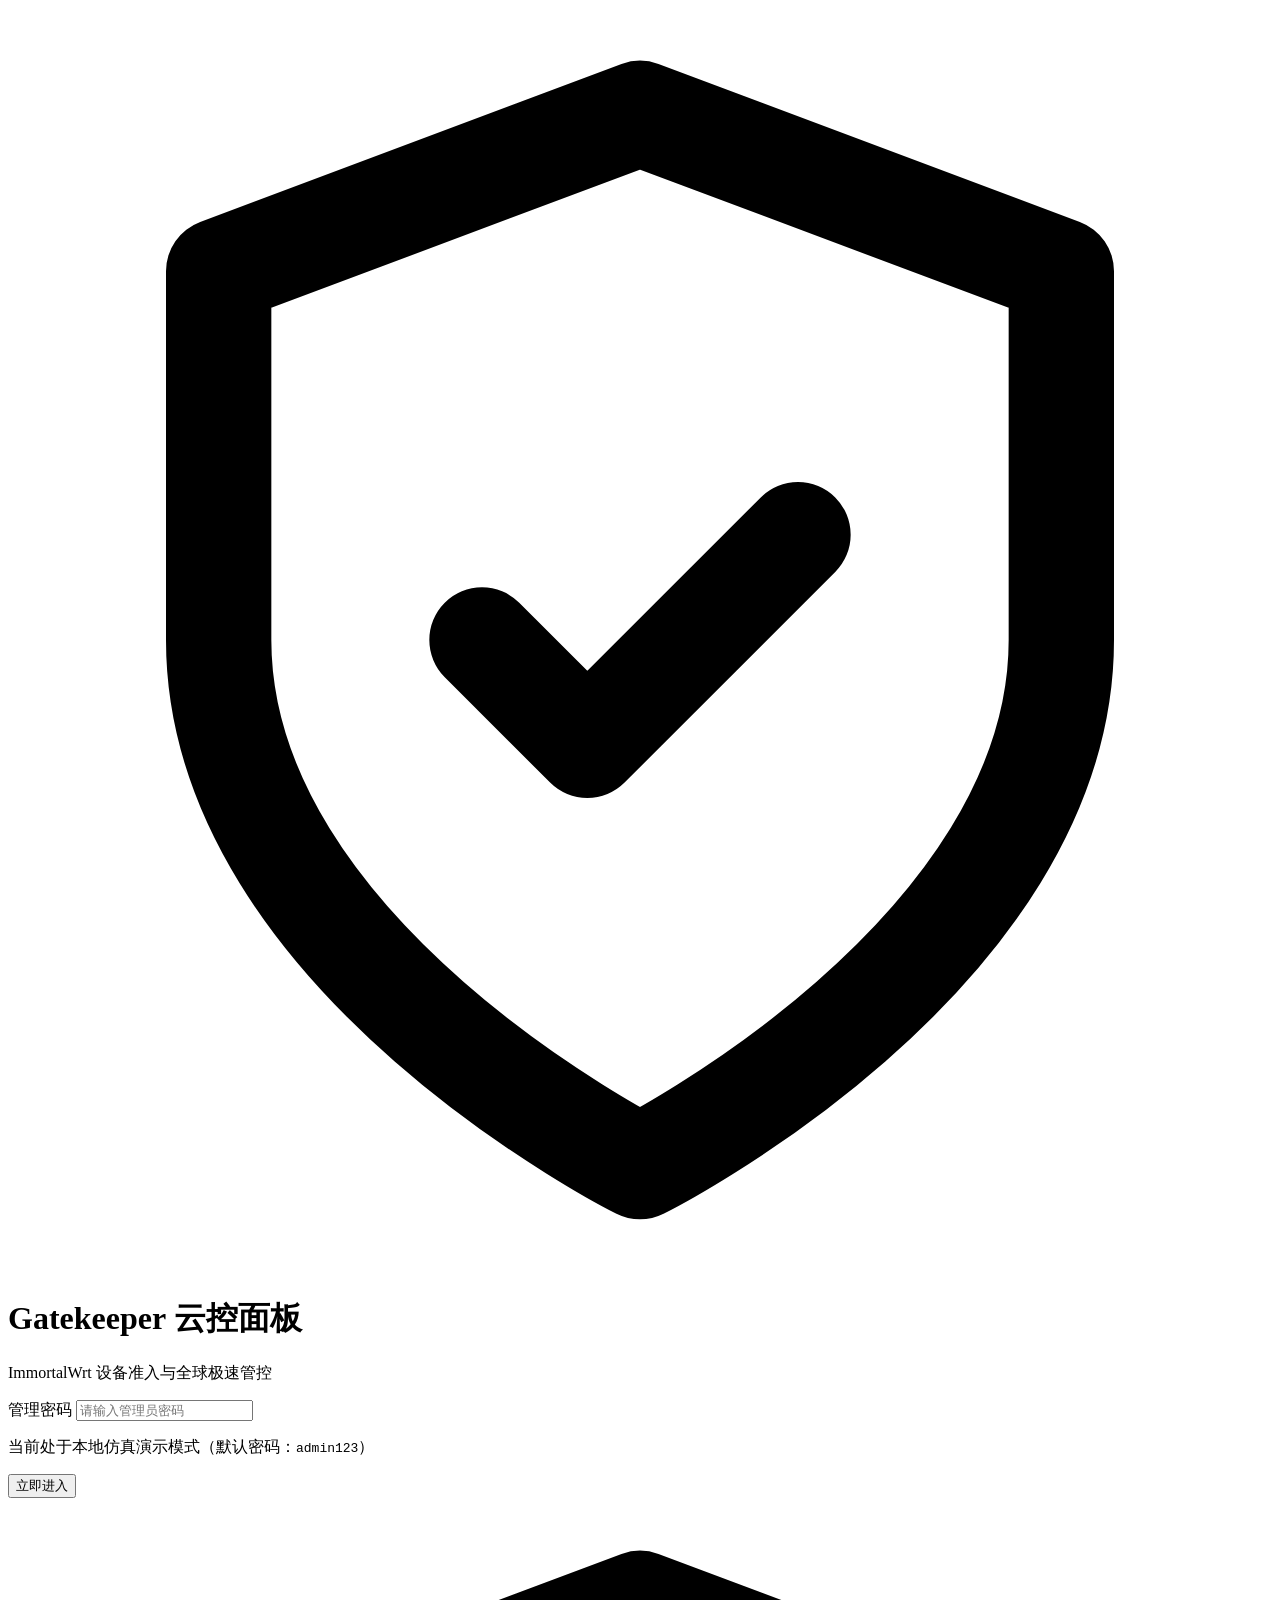
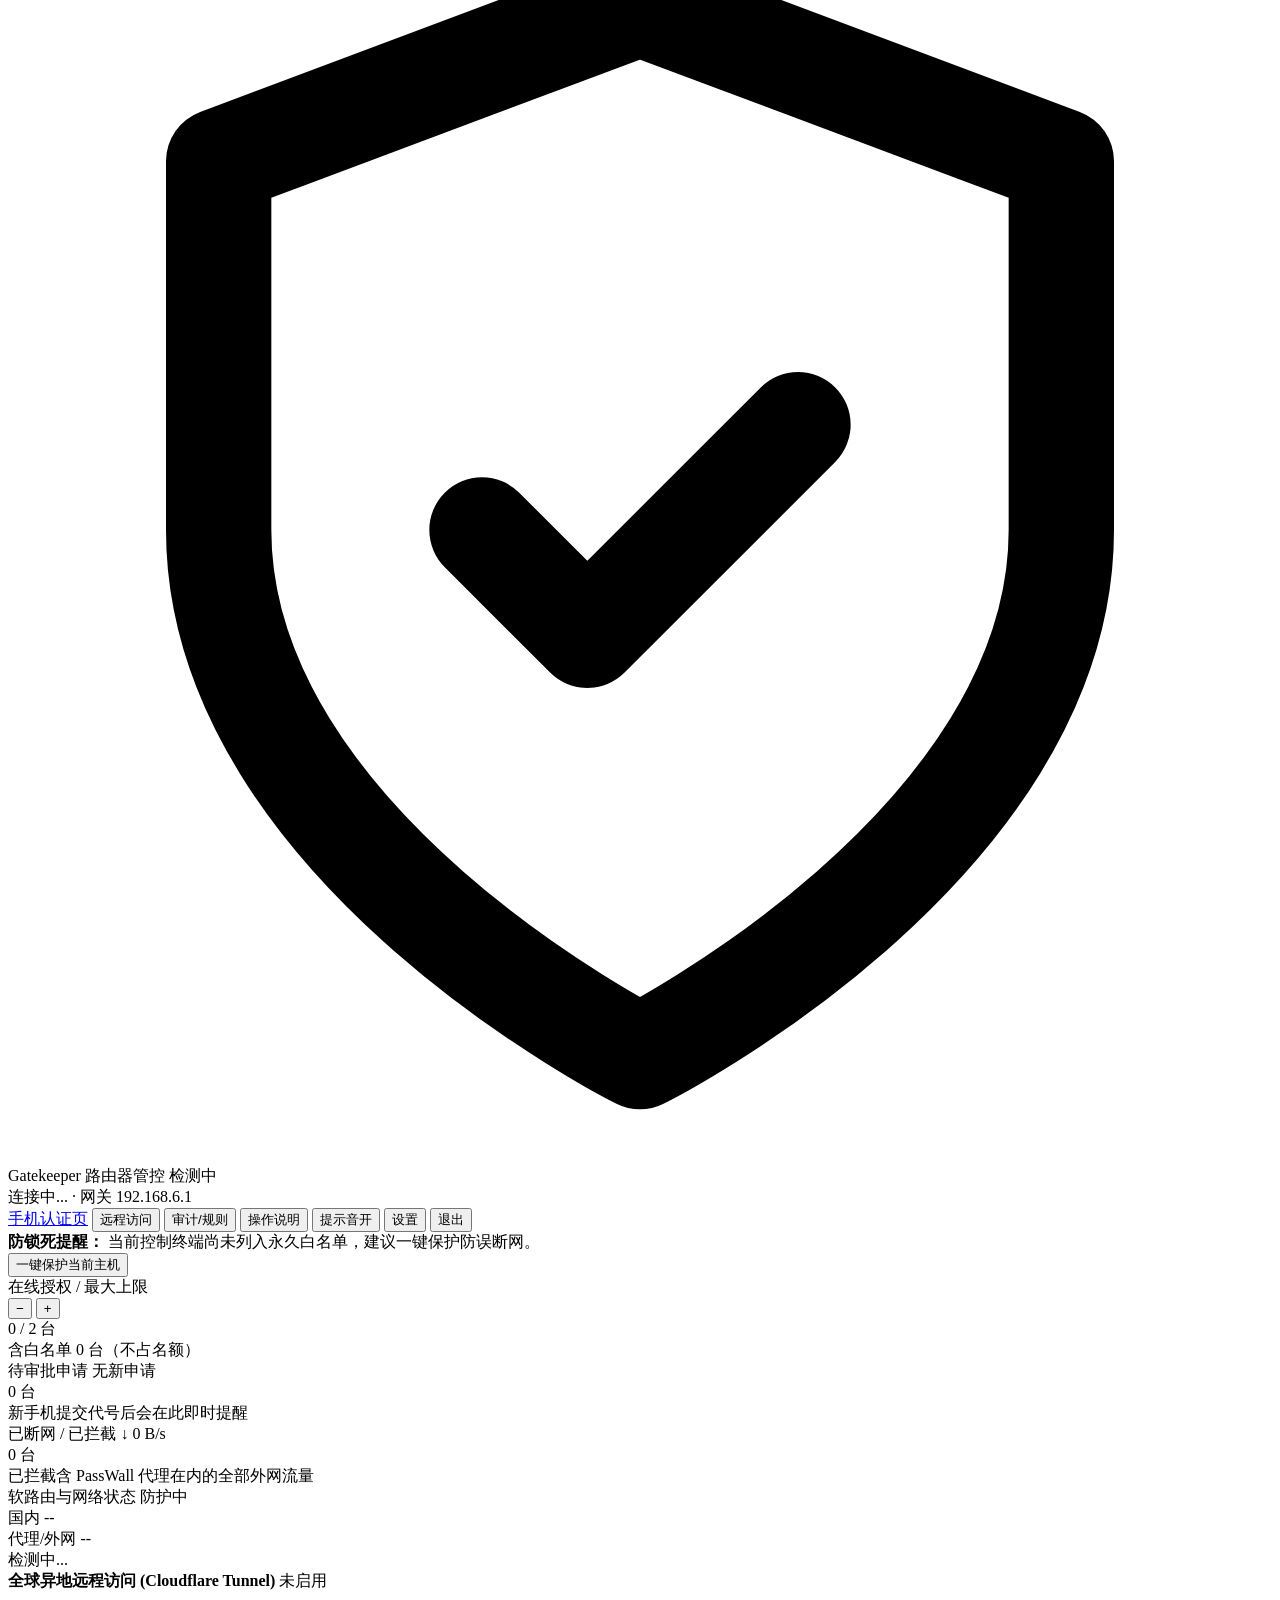
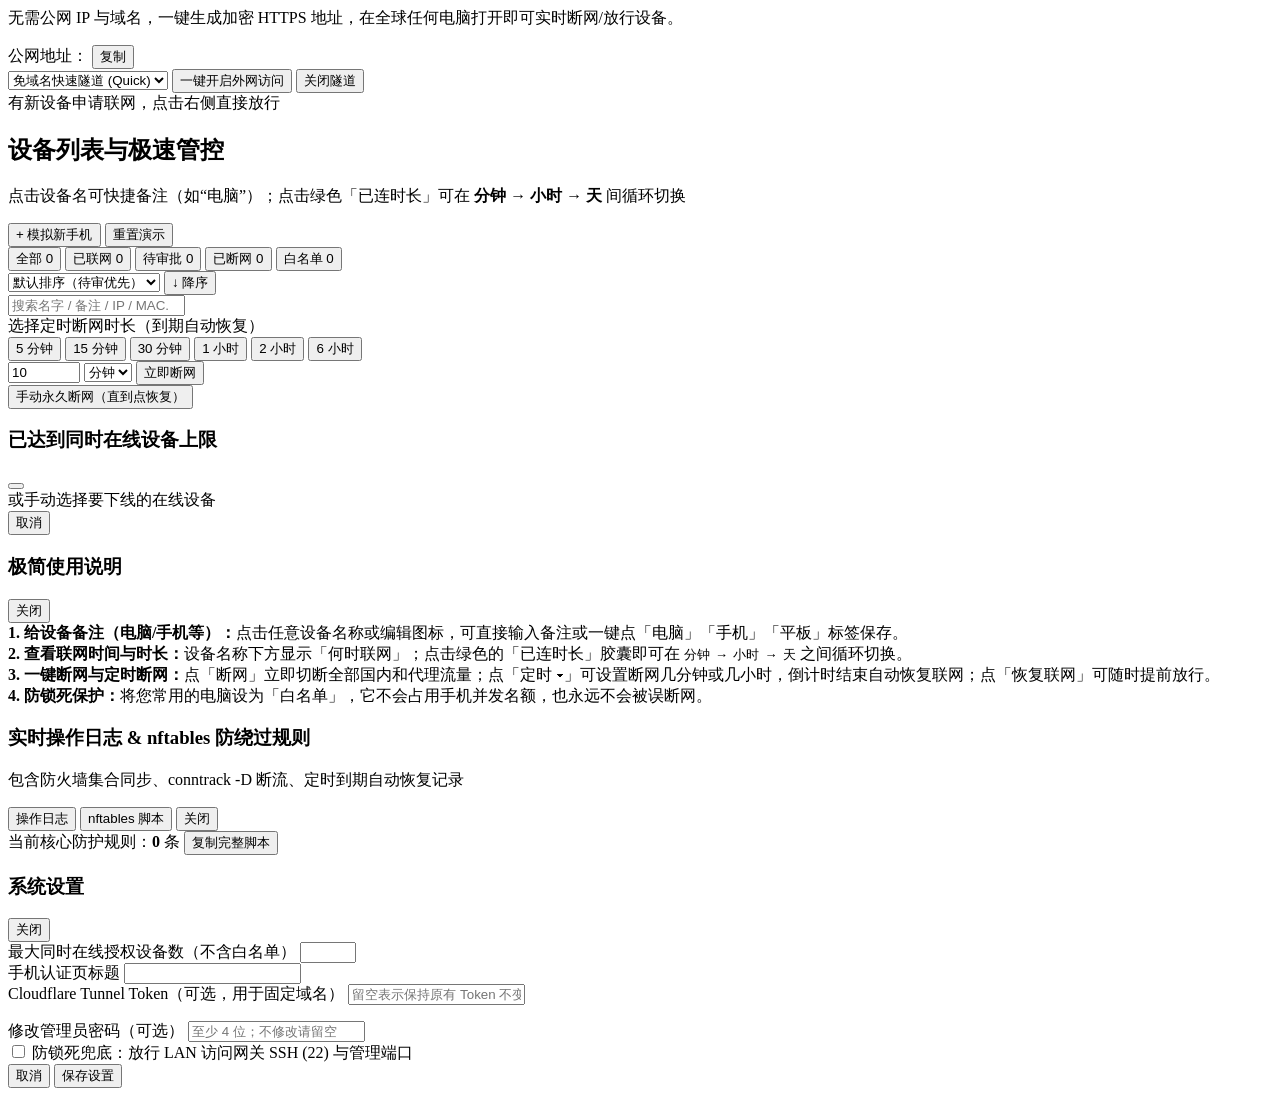
==== web/index.html @ 4106f77f "feat: Smart Router Gatekeeper 软路由设备准入认证与全球实时云控系统" ====
<!DOCTYPE html>
<html lang="zh-CN">
<head>
  <meta charset="UTF-8" />
  <meta name="viewport" content="width=device-width, initial-scale=1.0" />
  <title>Gatekeeper · 软路由准入云控面板</title>
  <link rel="stylesheet" href="/styles.css" />
</head>
<body>
  <!-- 登录遮罩层 -->
  <div id="login-overlay" class="overlay hidden">
    <div class="panel login-card">
      <div class="login-brand">
        <div class="brand-icon">
          <svg viewBox="0 0 24 24" fill="none" stroke="currentColor" stroke-width="2" stroke-linecap="round" stroke-linejoin="round"><path d="M12 22s8-4 8-10V5l-8-3-8 3v7c0 6 8 10 8 10z"/><path d="m9 12 2 2 4-4"/></svg>
        </div>
        <div>
          <h1>Gatekeeper 云控面板</h1>
          <p>ImmortalWrt 设备准入与全球极速管控</p>
        </div>
      </div>
      <form id="login-form" class="login-form">
        <label class="field-label" for="login-password">管理密码</label>
        <input id="login-password" type="password" class="input" placeholder="请输入管理员密码" autocomplete="current-password" required />
        <p id="login-hint" class="muted-hint hidden">当前处于本地仿真演示模式（默认密码：<code>admin123</code>）</p>
        <p id="login-error" class="error-text hidden"></p>
        <button type="submit" class="btn btn-primary btn-full">立即进入</button>
      </form>
    </div>
  </div>

  <!-- 主界面 -->
  <div id="app-shell" class="app-shell hidden">
    <!-- 顶部极简导航栏 -->
    <header class="topbar panel">
      <div class="topbar-left">
        <div class="brand-badge">
          <svg viewBox="0 0 24 24" fill="none" stroke="currentColor" stroke-width="2" stroke-linecap="round" stroke-linejoin="round"><path d="M12 22s8-4 8-10V5l-8-3-8 3v7c0 6 8 10 8 10z"/><path d="m9 12 2 2 4-4"/></svg>
        </div>
        <div>
          <div class="topbar-title-row">
            <span class="topbar-title">Gatekeeper 路由器管控</span>
            <span id="mode-badge" class="pill pill-info">检测中</span>
          </div>
          <div class="topbar-sub">
            <span id="ws-dot" class="dot dot-amber"></span>
            <span id="ws-status-text">连接中...</span>
            <span class="sep">·</span>
            <span id="router-meta">网关 192.168.6.1</span>
          </div>
        </div>
      </div>

      <div class="topbar-actions">
        <a id="open-portal-link" href="/portal" target="_blank" class="btn btn-ghost btn-sm">手机认证页</a>
        <button id="btn-toggle-tunnel" type="button" class="btn btn-ghost btn-sm">
          <span id="tunnel-nav-dot" class="dot dot-gray"></span>
          <span>远程访问</span>
        </button>
        <button id="btn-open-audit" type="button" class="btn btn-ghost btn-sm">审计/规则</button>
        <button id="btn-open-guide" type="button" class="btn btn-ghost btn-sm">操作说明</button>
        <button id="btn-sound-toggle" type="button" class="btn btn-ghost btn-sm"><span id="sound-label">提示音开</span></button>
        <button id="btn-settings" type="button" class="btn btn-ghost btn-sm">设置</button>
        <button id="btn-logout" type="button" class="btn btn-danger-ghost btn-sm">退出</button>
      </div>
    </header>

    <!-- 管理机防锁死提醒 -->
    <div id="whitelist-banner" class="alert-banner panel hidden">
      <div class="alert-banner-content">
        <strong>防锁死提醒：</strong>
        <span id="whitelist-banner-text">当前控制终端尚未列入永久白名单，建议一键保护防误断网。</span>
      </div>
      <button id="btn-protect-viewer" type="button" class="btn btn-primary btn-sm">一键保护当前主机</button>
    </div>

    <!-- 紧凑 4 指标卡 -->
    <section class="kpi-grid">
      <article class="panel kpi-card">
        <div class="kpi-head">
          <span class="kpi-title">在线授权 / 最大上限</span>
          <div class="stepper" title="点击快速调整最大同时在线授权台数">
            <button id="btn-max-dec" type="button" class="stepper-btn">−</button>
            <button id="btn-max-inc" type="button" class="stepper-btn">+</button>
          </div>
        </div>
        <div class="kpi-value"><span id="kpi-auth-count">0</span> <span class="kpi-slash">/</span> <span id="kpi-max-count">2</span> <span class="kpi-unit">台</span></div>
        <div class="progress-track"><div id="kpi-quota-bar" class="progress-fill" style="width: 0%"></div></div>
        <div id="kpi-auth-sub" class="kpi-sub">含白名单 0 台（不占名额）</div>
      </article>

      <article id="kpi-pending-card" class="panel kpi-card">
        <div class="kpi-head">
          <span class="kpi-title">待审批申请</span>
          <span id="kpi-pending-badge" class="pill pill-muted">无新申请</span>
        </div>
        <div class="kpi-value"><span id="kpi-pending-count">0</span> <span class="kpi-unit">台</span></div>
        <div id="kpi-pending-sub" class="kpi-sub">新手机提交代号后会在此即时提醒</div>
      </article>

      <article class="panel kpi-card">
        <div class="kpi-head">
          <span class="kpi-title">已断网 / 已拦截</span>
          <span id="kpi-total-traffic" class="pill pill-muted">↓ 0 B/s</span>
        </div>
        <div class="kpi-value"><span id="kpi-blocked-count">0</span> <span class="kpi-unit">台</span></div>
        <div id="kpi-blocked-sub" class="kpi-sub">已拦截含 PassWall 代理在内的全部外网流量</div>
      </article>

      <article class="panel kpi-card">
        <div class="kpi-head">
          <span class="kpi-title">软路由与网络状态</span>
          <span id="kpi-nft-badge" class="pill pill-success">防护中</span>
        </div>
        <div class="health-probes">
          <div class="probe-item">
            <span class="probe-label">国内</span>
            <span id="probe-domestic" class="probe-val">--</span>
          </div>
          <div class="probe-item">
            <span class="probe-label">代理/外网</span>
            <span id="probe-proxy" class="probe-val">--</span>
          </div>
        </div>
        <div id="kpi-health-sub" class="kpi-sub">检测中...</div>
      </article>
    </section>

    <!-- 折叠式全球远程访问面板（点击顶部「远程访问」展开） -->
    <section id="tunnel-drawer" class="panel tunnel-card hidden">
      <div class="tunnel-left">
        <div class="tunnel-title-row">
          <strong>全球异地远程访问 (Cloudflare Tunnel)</strong>
          <span id="tunnel-badge" class="pill pill-muted">未启用</span>
        </div>
        <p id="tunnel-desc" class="muted-hint">无需公网 IP 与域名，一键生成加密 HTTPS 地址，在全球任何电脑打开即可实时断网/放行设备。</p>
        <div id="tunnel-url-box" class="tunnel-url-box hidden">
          <span>公网地址：</span>
          <a id="tunnel-public-url" href="#" target="_blank" rel="noopener noreferrer" class="tunnel-url-link"></a>
          <button id="btn-copy-tunnel" type="button" class="btn btn-xs btn-ghost">复制</button>
        </div>
      </div>
      <div class="tunnel-controls">
        <select id="tunnel-mode-select" class="input input-sm">
          <option value="quick">免域名快速隧道 (Quick)</option>
          <option value="token">固定域名隧道 (Token)</option>
        </select>
        <button id="btn-tunnel-start" type="button" class="btn btn-primary btn-sm">一键开启外网访问</button>
        <button id="btn-tunnel-stop" type="button" class="btn btn-danger-ghost btn-sm hidden">关闭隧道</button>
      </div>
    </section>

    <!-- 待审批快捷条 -->
    <section id="pending-strip" class="panel pending-strip hidden">
      <div class="pending-strip-head">
        <span class="dot dot-amber"></span>
        <span>有新设备申请联网，点击右侧直接放行</span>
      </div>
      <div id="pending-cards" class="pending-cards"></div>
    </section>

    <!-- 全宽极简设备管控列表 -->
    <section class="panel devices-section">
      <div class="section-header">
        <div>
          <h2>设备列表与极速管控</h2>
          <p class="section-sub">点击设备名可快捷备注（如“电脑”）；点击绿色「已连时长」可在 <strong>分钟 → 小时 → 天</strong> 间循环切换</p>
        </div>
        <div id="mock-toolbar" class="mock-toolbar hidden">
          <button id="btn-mock-sim" type="button" class="btn btn-accent btn-sm">+ 模拟新手机</button>
          <button id="btn-mock-reset" type="button" class="btn btn-ghost btn-sm">重置演示</button>
        </div>
      </div>

      <!-- 极速筛选 + 排序 + 搜索栏 -->
      <div class="control-bar">
        <div class="filter-tabs" id="filter-tabs">
          <button type="button" class="tab-btn active" data-filter="all">全部 <span class="tab-count" id="cnt-all">0</span></button>
          <button type="button" class="tab-btn" data-filter="approved">已联网 <span class="tab-count" id="cnt-approved">0</span></button>
          <button type="button" class="tab-btn" data-filter="pending">待审批 <span class="tab-count" id="cnt-pending">0</span></button>
          <button type="button" class="tab-btn" data-filter="paused">已断网 <span class="tab-count" id="cnt-paused">0</span></button>
          <button type="button" class="tab-btn" data-filter="whitelist">白名单 <span class="tab-count" id="cnt-whitelist">0</span></button>
        </div>

        <div class="sort-search-group">
          <div class="sort-wrap">
            <select id="sort-by" class="input input-sm" title="选择排序方式">
              <option value="smart">默认排序（待审优先）</option>
              <option value="approved_at">按联网时间</option>
              <option value="duration">按已连时长</option>
              <option value="rate">按实时网速</option>
              <option value="name">按备注/名称</option>
              <option value="ip">按 IP 地址</option>
            </select>
            <button id="btn-sort-dir" type="button" class="btn btn-ghost btn-sm" title="切换升序 / 降序">↓ 降序</button>
          </div>
          <input id="device-search" type="search" class="input input-search" placeholder="搜索名字 / 备注 / IP / MAC..." />
        </div>
      </div>

      <!-- Keyed 增量更新容器 -->
      <div id="devices-list" class="devices-list"></div>
    </section>
  </div>

  <!-- 定时断网快捷浮层（全局复用单实例，极速定位零卡顿） -->
  <div id="timed-pause-popover" class="popover panel hidden">
    <div class="popover-title">选择定时断网时长（到期自动恢复）</div>
    <div class="quick-grid">
      <button type="button" class="btn btn-ghost btn-xs" data-mins="5">5 分钟</button>
      <button type="button" class="btn btn-ghost btn-xs" data-mins="15">15 分钟</button>
      <button type="button" class="btn btn-ghost btn-xs" data-mins="30">30 分钟</button>
      <button type="button" class="btn btn-ghost btn-xs" data-mins="60">1 小时</button>
      <button type="button" class="btn btn-ghost btn-xs" data-mins="120">2 小时</button>
      <button type="button" class="btn btn-ghost btn-xs" data-mins="360">6 小时</button>
    </div>
    <div class="custom-pause-row">
      <input id="custom-pause-val" type="number" min="1" max="43200" value="10" class="input input-xs" />
      <select id="custom-pause-unit" class="input input-xs">
        <option value="m">分钟</option>
        <option value="h">小时</option>
      </select>
      <button id="btn-custom-pause-go" type="button" class="btn btn-danger btn-xs">立即断网</button>
    </div>
    <div class="popover-foot">
      <button id="btn-perm-pause-go" type="button" class="btn btn-danger-ghost btn-xs btn-full">手动永久断网（直到点恢复）</button>
    </div>
  </div>

  <!-- 并发上限冲突弹窗 -->
  <div id="conflict-modal" class="overlay hidden">
    <div class="panel modal-card">
      <div class="modal-head">
        <div>
          <h3>已达到同时在线设备上限</h3>
          <p id="conflict-message" class="muted-hint"></p>
        </div>
      </div>
      <div class="modal-body">
        <button id="btn-evict-oldest" type="button" class="btn btn-primary btn-full"></button>
        <div class="conflict-divider"><span>或手动选择要下线的在线设备</span></div>
        <div id="conflict-active-list" class="conflict-list"></div>
      </div>
      <div class="modal-foot">
        <button id="btn-conflict-cancel" type="button" class="btn btn-ghost">取消</button>
      </div>
    </div>
  </div>

  <!-- 极简操作指南弹窗 -->
  <div id="guide-modal" class="overlay hidden">
    <div class="panel modal-card">
      <div class="modal-head">
        <h3>极简使用说明</h3>
        <button id="btn-guide-close" type="button" class="btn btn-ghost btn-xs">关闭</button>
      </div>
      <div class="guide-body">
        <div class="guide-step"><strong>1. 给设备备注（电脑/手机等）：</strong>点击任意设备名称或编辑图标，可直接输入备注或一键点「电脑」「手机」「平板」标签保存。</div>
        <div class="guide-step"><strong>2. 查看联网时间与时长：</strong>设备名称下方显示「何时联网」；点击绿色的「已连时长」胶囊即可在 <code>分钟 → 小时 → 天</code> 之间循环切换。</div>
        <div class="guide-step"><strong>3. 一键断网与定时断网：</strong>点「断网」立即切断全部国内和代理流量；点「定时 ▾」可设置断网几分钟或几小时，倒计时结束自动恢复联网；点「恢复联网」可随时提前放行。</div>
        <div class="guide-step"><strong>4. 防锁死保护：</strong>将您常用的电脑设为「白名单」，它不会占用手机并发名额，也永远不会被误断网。</div>
      </div>
    </div>
  </div>

  <!-- 实时审计与 nftables 规则弹窗 -->
  <div id="audit-modal" class="overlay hidden">
    <div class="panel modal-card modal-wide">
      <div class="modal-head">
        <div>
          <h3>实时操作日志 &amp; nftables 防绕过规则</h3>
          <p class="muted-hint">包含防火墙集合同步、conntrack -D 断流、定时到期自动恢复记录</p>
        </div>
        <div class="modal-head-actions">
          <button id="btn-switch-audit" type="button" class="btn btn-primary btn-xs">操作日志</button>
          <button id="btn-switch-script" type="button" class="btn btn-ghost btn-xs">nftables 脚本</button>
          <button id="btn-audit-close" type="button" class="btn btn-ghost btn-xs">关闭</button>
        </div>
      </div>
      <div id="audit-pane" class="audit-list"></div>
      <div id="script-pane" class="hidden">
        <div class="script-toolbar">
          <span class="muted-hint">当前核心防护规则：<strong id="script-rule-count">0</strong> 条</span>
          <button id="btn-copy-script" type="button" class="btn btn-ghost btn-xs">复制完整脚本</button>
        </div>
        <pre id="script-content" class="code-viewer"></pre>
      </div>
    </div>
  </div>

  <!-- 系统设置弹窗 -->
  <div id="settings-modal" class="overlay hidden">
    <div class="panel modal-card">
      <div class="modal-head">
        <h3>系统设置</h3>
        <button id="btn-settings-close" type="button" class="btn btn-ghost btn-xs">关闭</button>
      </div>
      <form id="settings-form" class="modal-form">
        <div class="form-row">
          <label class="field-label" for="set-max-devices">最大同时在线授权设备数（不含白名单）</label>
          <input id="set-max-devices" type="number" min="1" max="256" class="input" required />
        </div>
        <div class="form-row">
          <label class="field-label" for="set-portal-title">手机认证页标题</label>
          <input id="set-portal-title" type="text" class="input" maxlength="40" required />
        </div>
        <div class="form-row">
          <label class="field-label" for="set-tunnel-token">Cloudflare Tunnel Token（可选，用于固定域名）</label>
          <input id="set-tunnel-token" type="password" class="input" placeholder="留空表示保持原有 Token 不变" />
          <p id="set-token-status" class="muted-hint"></p>
        </div>
        <div class="form-row">
          <label class="field-label" for="set-new-password">修改管理员密码（可选）</label>
          <input id="set-new-password" type="password" class="input" placeholder="至少 4 位；不修改请留空" />
        </div>
        <label class="checkbox-row">
          <input id="set-allow-ports" type="checkbox" />
          <span>防锁死兜底：放行 LAN 访问网关 SSH (22) 与管理端口</span>
        </label>
        <div class="modal-foot">
          <button type="button" id="btn-settings-cancel" class="btn btn-ghost">取消</button>
          <button type="submit" class="btn btn-primary">保存设置</button>
        </div>
      </form>
    </div>
  </div>

  <div id="toast-container" class="toast-container"></div>
  <script src="/dashboard.js"></script>
</body>
</html>
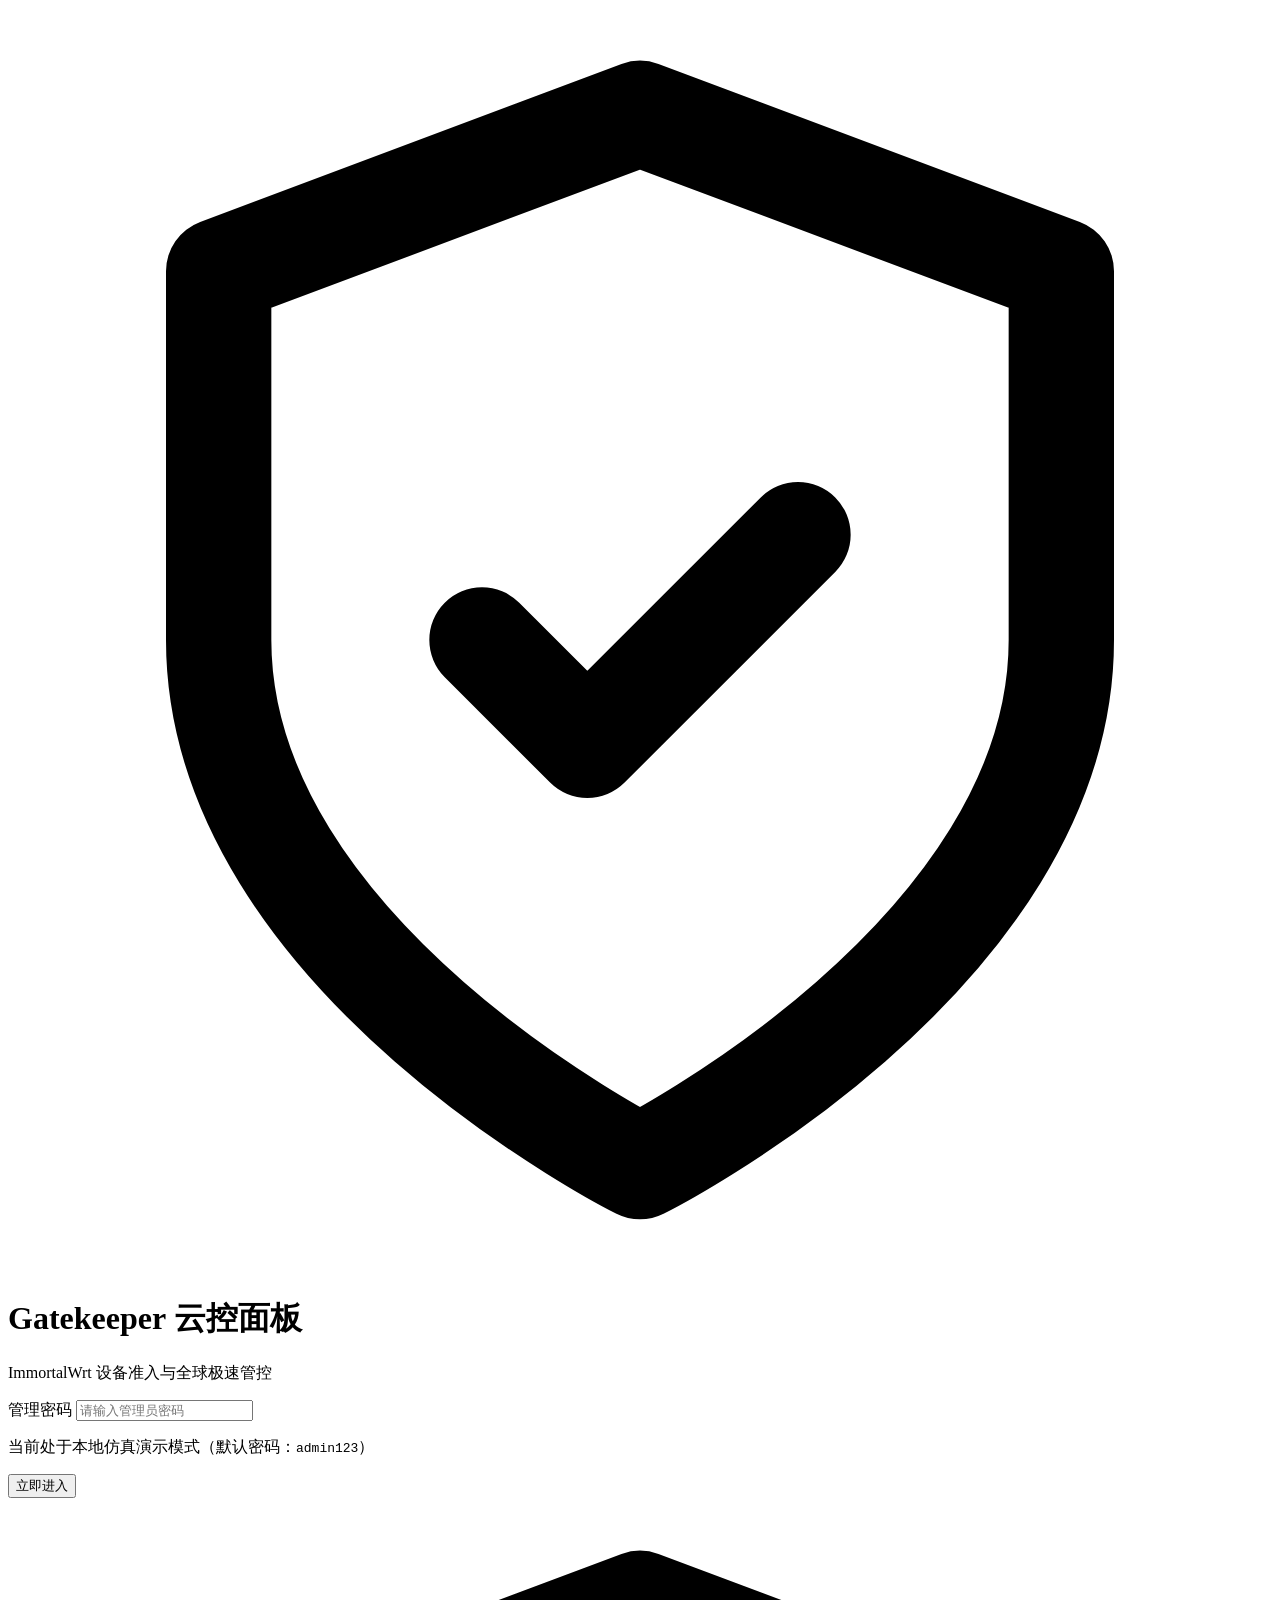
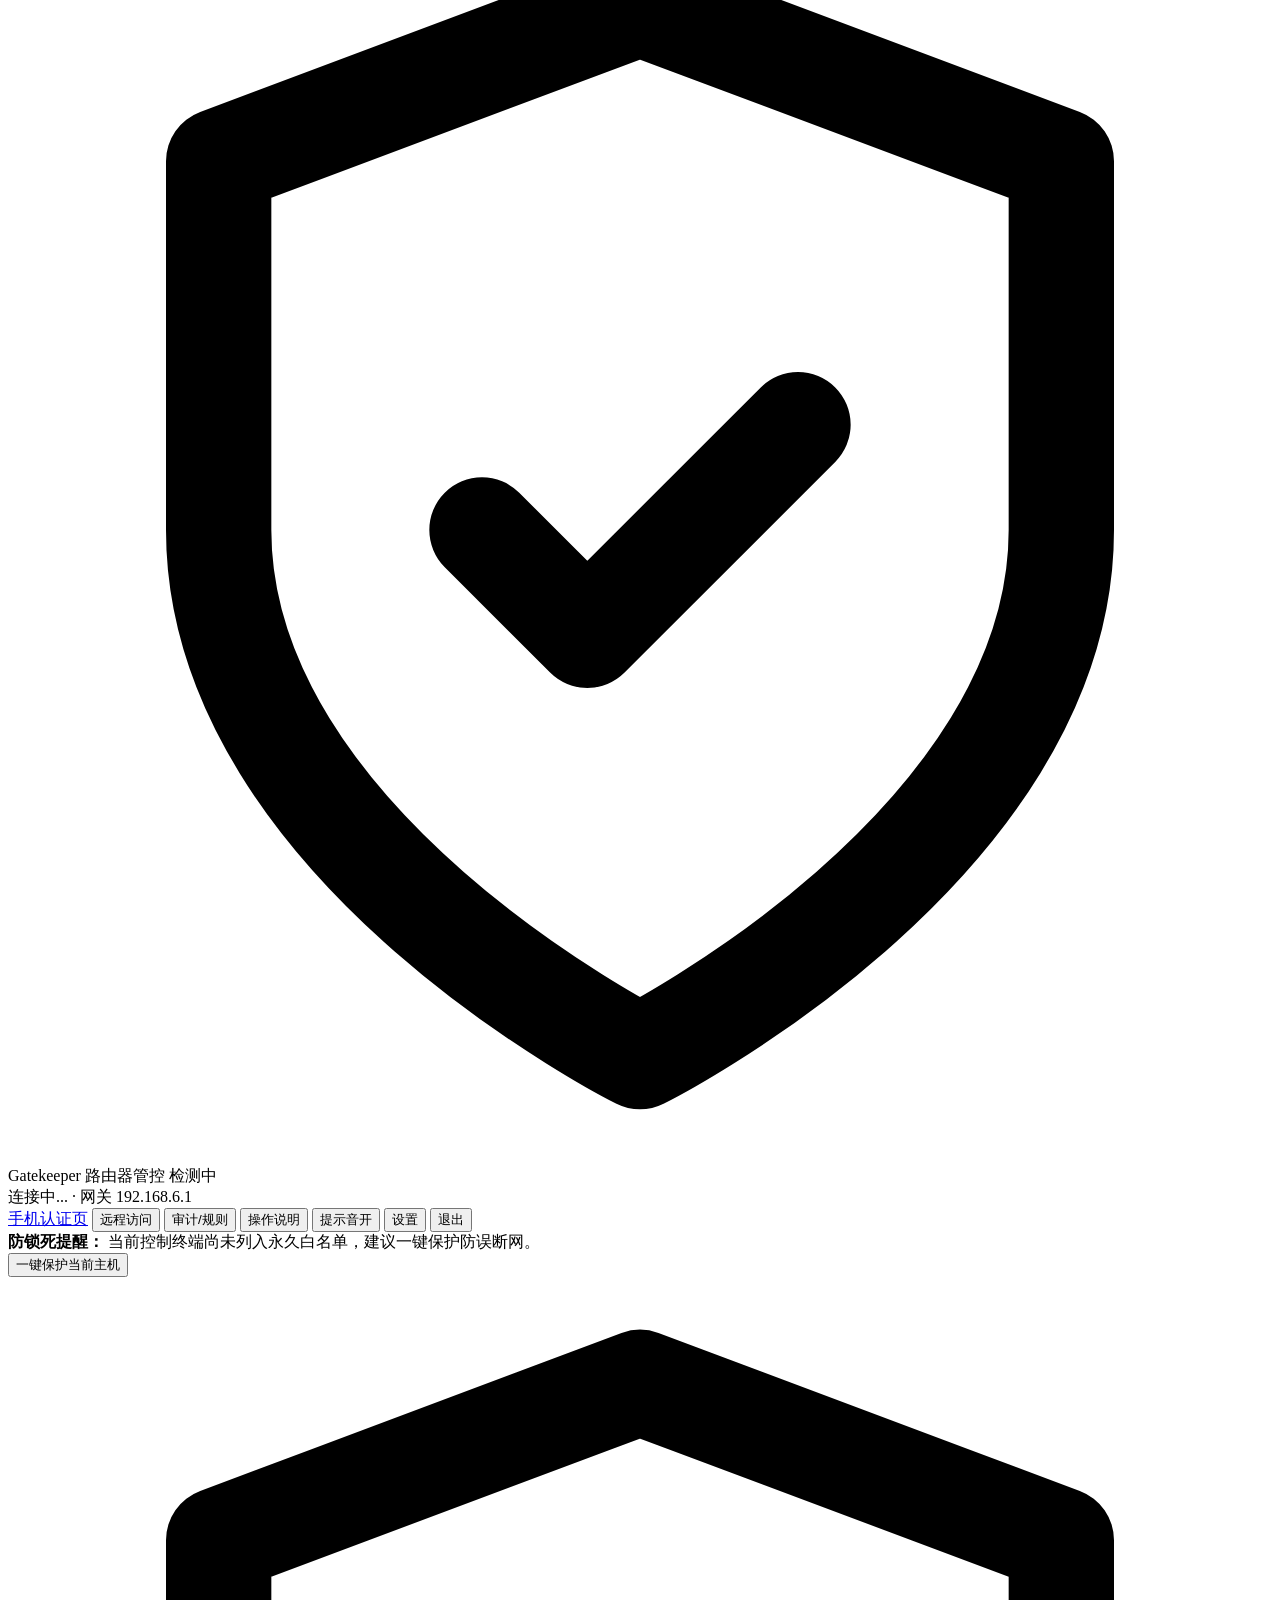
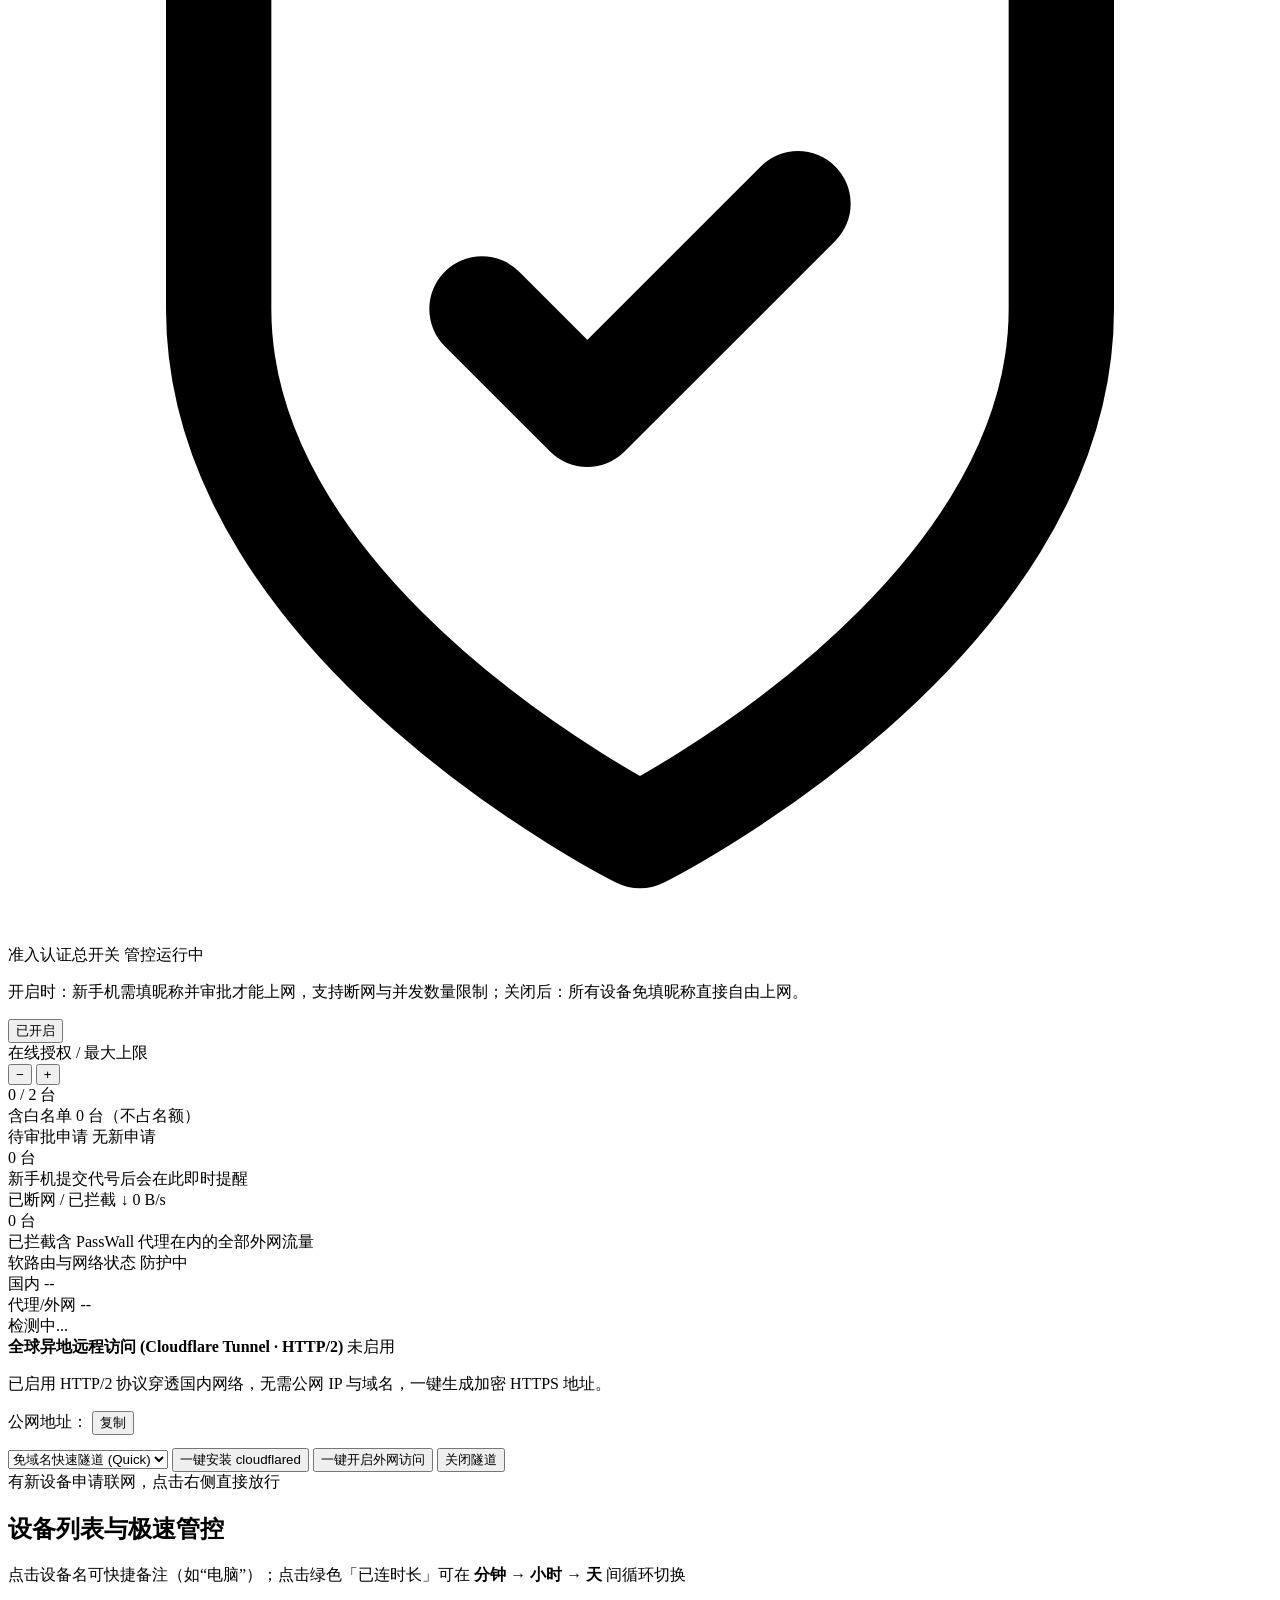
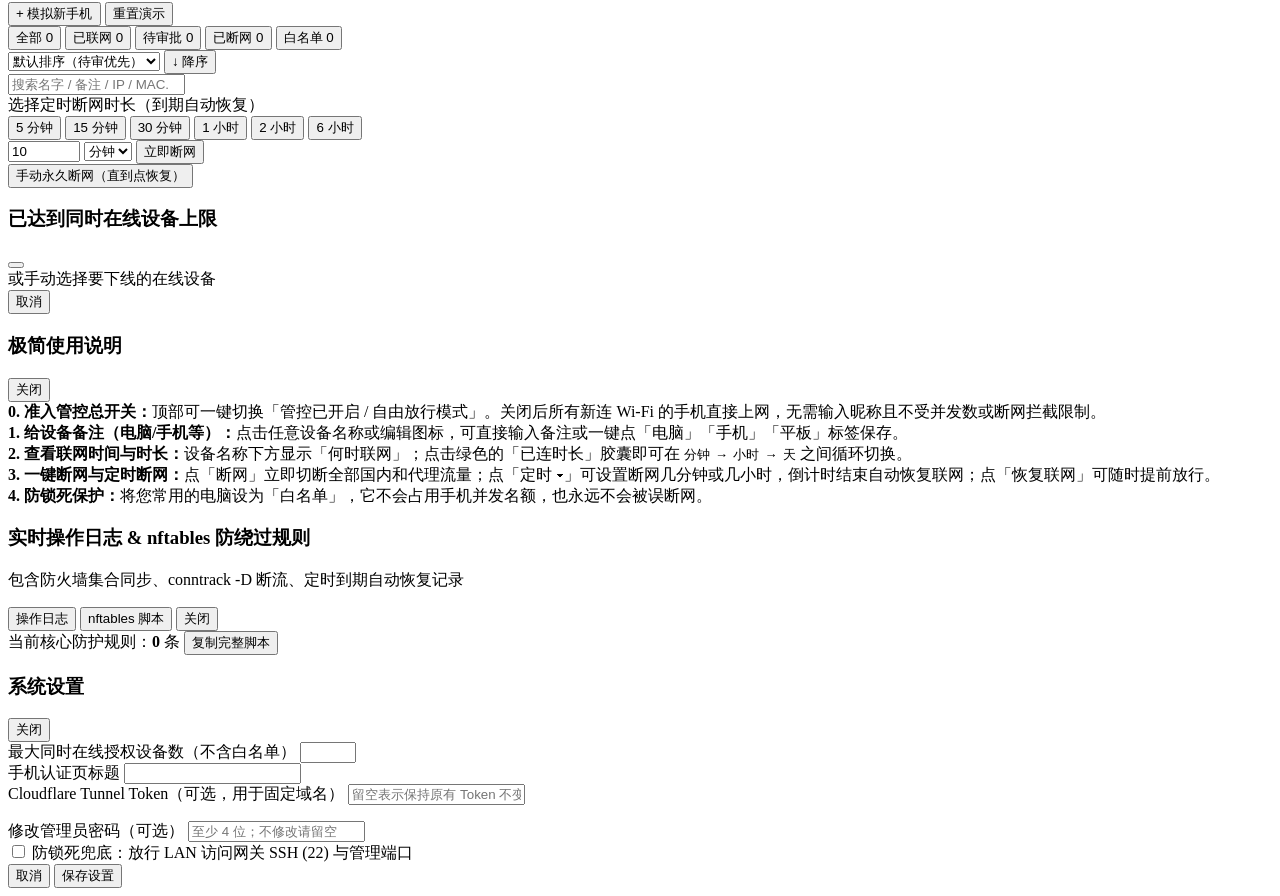
==== commit 085782fe: "feat: fix cloudflared remote access, add master switch, live timer, paused alert & UI animations (v1" ====
--- a/web/index.html
+++ b/web/index.html
@@ -74,6 +74,26 @@
       <button id="btn-protect-viewer" type="button" class="btn btn-primary btn-sm">一键保护当前主机</button>
     </div>
 
+    <!-- 准入认证总开关卡片 -->
+    <section id="master-switch-card" class="panel master-card is-enabled">
+      <div class="master-left">
+        <div class="master-icon" id="master-icon">
+          <svg viewBox="0 0 24 24" fill="none" stroke="currentColor" stroke-width="2" stroke-linecap="round" stroke-linejoin="round"><path d="M12 22s8-4 8-10V5l-8-3-8 3v7c0 6 8 10 8 10z"/><path d="m9 12 2 2 4-4"/></svg>
+        </div>
+        <div>
+          <div class="master-title-row">
+            <span class="master-title">准入认证总开关</span>
+            <span id="master-badge" class="pill pill-success">管控运行中</span>
+          </div>
+          <p id="master-desc" class="master-desc">开启时：新手机需填昵称并审批才能上网，支持断网与并发数量限制；关闭后：所有设备免填昵称直接自由上网。</p>
+        </div>
+      </div>
+      <button id="btn-master-switch" type="button" role="switch" aria-checked="true" class="switch-btn on" title="点击开启或关闭全网准入限制">
+        <span class="switch-track"><span class="switch-thumb"></span></span>
+        <span id="master-switch-text" class="switch-label">已开启</span>
+      </button>
+    </section>
+
     <!-- 紧凑 4 指标卡 -->
     <section class="kpi-grid">
       <article class="panel kpi-card">
@@ -130,21 +150,23 @@
     <section id="tunnel-drawer" class="panel tunnel-card hidden">
       <div class="tunnel-left">
         <div class="tunnel-title-row">
-          <strong>全球异地远程访问 (Cloudflare Tunnel)</strong>
+          <strong>全球异地远程访问 (Cloudflare Tunnel · HTTP/2)</strong>
           <span id="tunnel-badge" class="pill pill-muted">未启用</span>
         </div>
-        <p id="tunnel-desc" class="muted-hint">无需公网 IP 与域名，一键生成加密 HTTPS 地址，在全球任何电脑打开即可实时断网/放行设备。</p>
+        <p id="tunnel-desc" class="muted-hint">已启用 HTTP/2 协议穿透国内网络，无需公网 IP 与域名，一键生成加密 HTTPS 地址。</p>
         <div id="tunnel-url-box" class="tunnel-url-box hidden">
           <span>公网地址：</span>
           <a id="tunnel-public-url" href="#" target="_blank" rel="noopener noreferrer" class="tunnel-url-link"></a>
           <button id="btn-copy-tunnel" type="button" class="btn btn-xs btn-ghost">复制</button>
         </div>
+        <pre id="tunnel-logs" class="tunnel-logs hidden"></pre>
       </div>
       <div class="tunnel-controls">
         <select id="tunnel-mode-select" class="input input-sm">
           <option value="quick">免域名快速隧道 (Quick)</option>
           <option value="token">固定域名隧道 (Token)</option>
         </select>
+        <button id="btn-tunnel-install" type="button" class="btn btn-accent btn-sm hidden">一键安装 cloudflared</button>
         <button id="btn-tunnel-start" type="button" class="btn btn-primary btn-sm">一键开启外网访问</button>
         <button id="btn-tunnel-stop" type="button" class="btn btn-danger-ghost btn-sm hidden">关闭隧道</button>
       </div>
@@ -255,6 +277,7 @@
         <button id="btn-guide-close" type="button" class="btn btn-ghost btn-xs">关闭</button>
       </div>
       <div class="guide-body">
+        <div class="guide-step"><strong>0. 准入管控总开关：</strong>顶部可一键切换「管控已开启 / 自由放行模式」。关闭后所有新连 Wi-Fi 的手机直接上网，无需输入昵称且不受并发数或断网拦截限制。</div>
         <div class="guide-step"><strong>1. 给设备备注（电脑/手机等）：</strong>点击任意设备名称或编辑图标，可直接输入备注或一键点「电脑」「手机」「平板」标签保存。</div>
         <div class="guide-step"><strong>2. 查看联网时间与时长：</strong>设备名称下方显示「何时联网」；点击绿色的「已连时长」胶囊即可在 <code>分钟 → 小时 → 天</code> 之间循环切换。</div>
         <div class="guide-step"><strong>3. 一键断网与定时断网：</strong>点「断网」立即切断全部国内和代理流量；点「定时 ▾」可设置断网几分钟或几小时，倒计时结束自动恢复联网；点「恢复联网」可随时提前放行。</div>
